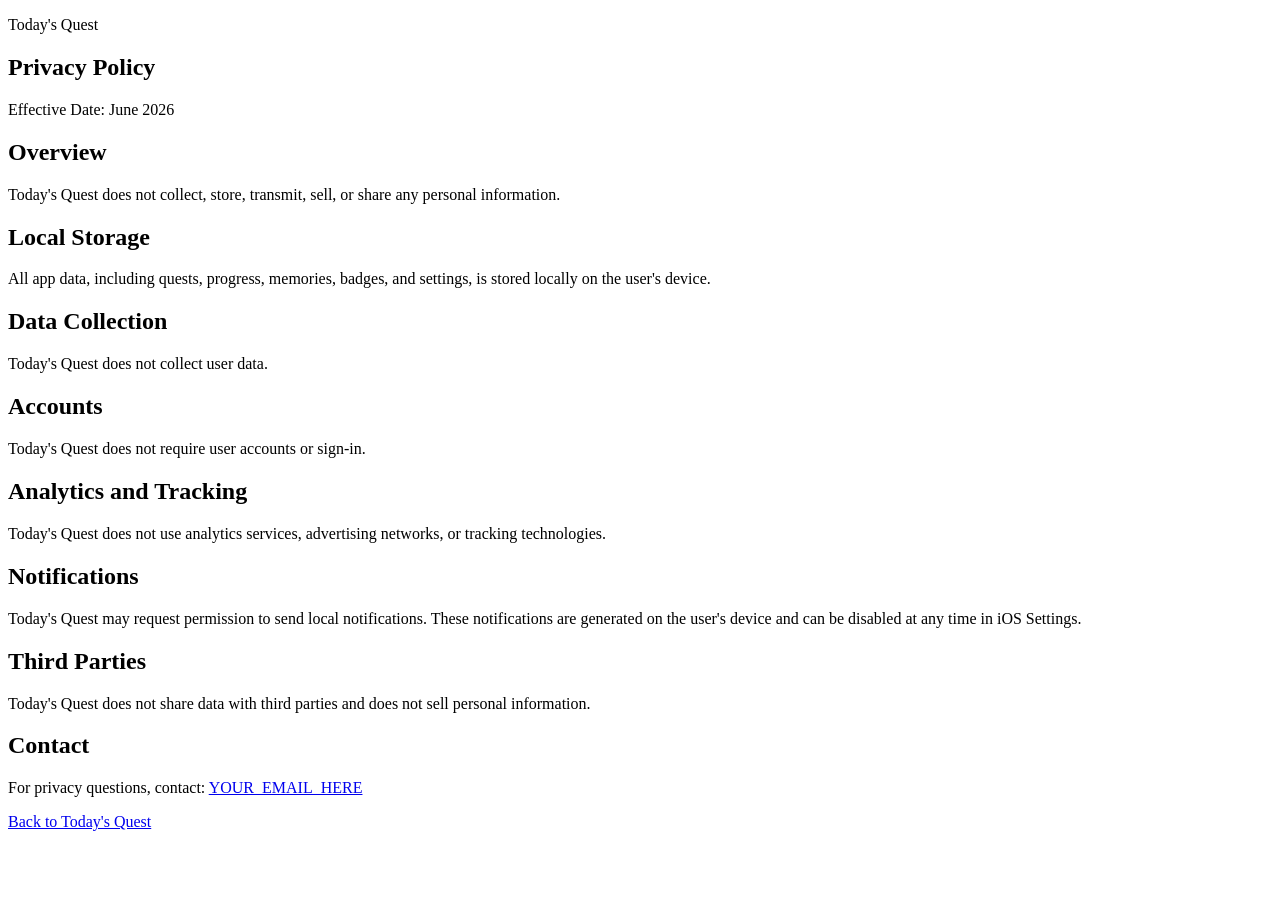
==== privacy.html @ d76ed6ff "Add privacy policy page" ====
<!doctype html>
<html lang="en">
<head>
  <meta charset="utf-8">
  <meta name="viewport" content="width=device-width, initial-scale=1">
  <title>Privacy Policy - Today's Quest</title>
  <link rel="stylesheet" href="styles.css">
</head>

<body>
  <main class="page narrow">
    <section class="hero small">
      <p class="eyebrow">Today's Quest</p>
      <h1>Privacy Policy</h1>
      <p class="subtitle">Effective Date: June 2026</p>
    </section>

    <section class="policy">
      <h2>Overview</h2>
      <p>
        Today's Quest does not collect, store, transmit, sell, or share
        any personal information.
      </p>

      <h2>Local Storage</h2>
      <p>
        All app data, including quests, progress, memories, badges, and settings,
        is stored locally on the user's device.
      </p>

      <h2>Data Collection</h2>
      <p>
        Today's Quest does not collect user data.
      </p>

      <h2>Accounts</h2>
      <p>
        Today's Quest does not require user accounts or sign-in.
      </p>

      <h2>Analytics and Tracking</h2>
      <p>
        Today's Quest does not use analytics services, advertising networks,
        or tracking technologies.
      </p>

      <h2>Notifications</h2>
      <p>
        Today's Quest may request permission to send local notifications.
        These notifications are generated on the user's device and can be
        disabled at any time in iOS Settings.
      </p>

      <h2>Third Parties</h2>
      <p>
        Today's Quest does not share data with third parties and does not sell
        personal information.
      </p>

      <h2>Contact</h2>
      <p>
        For privacy questions, contact:
        <a href="mailto:YOUR_EMAIL_HERE">YOUR_EMAIL_HERE</a>
      </p>

      <p>
        <a href="index.html">Back to Today's Quest</a>
      </p>
    </section>
  </main>
</body>
</html>
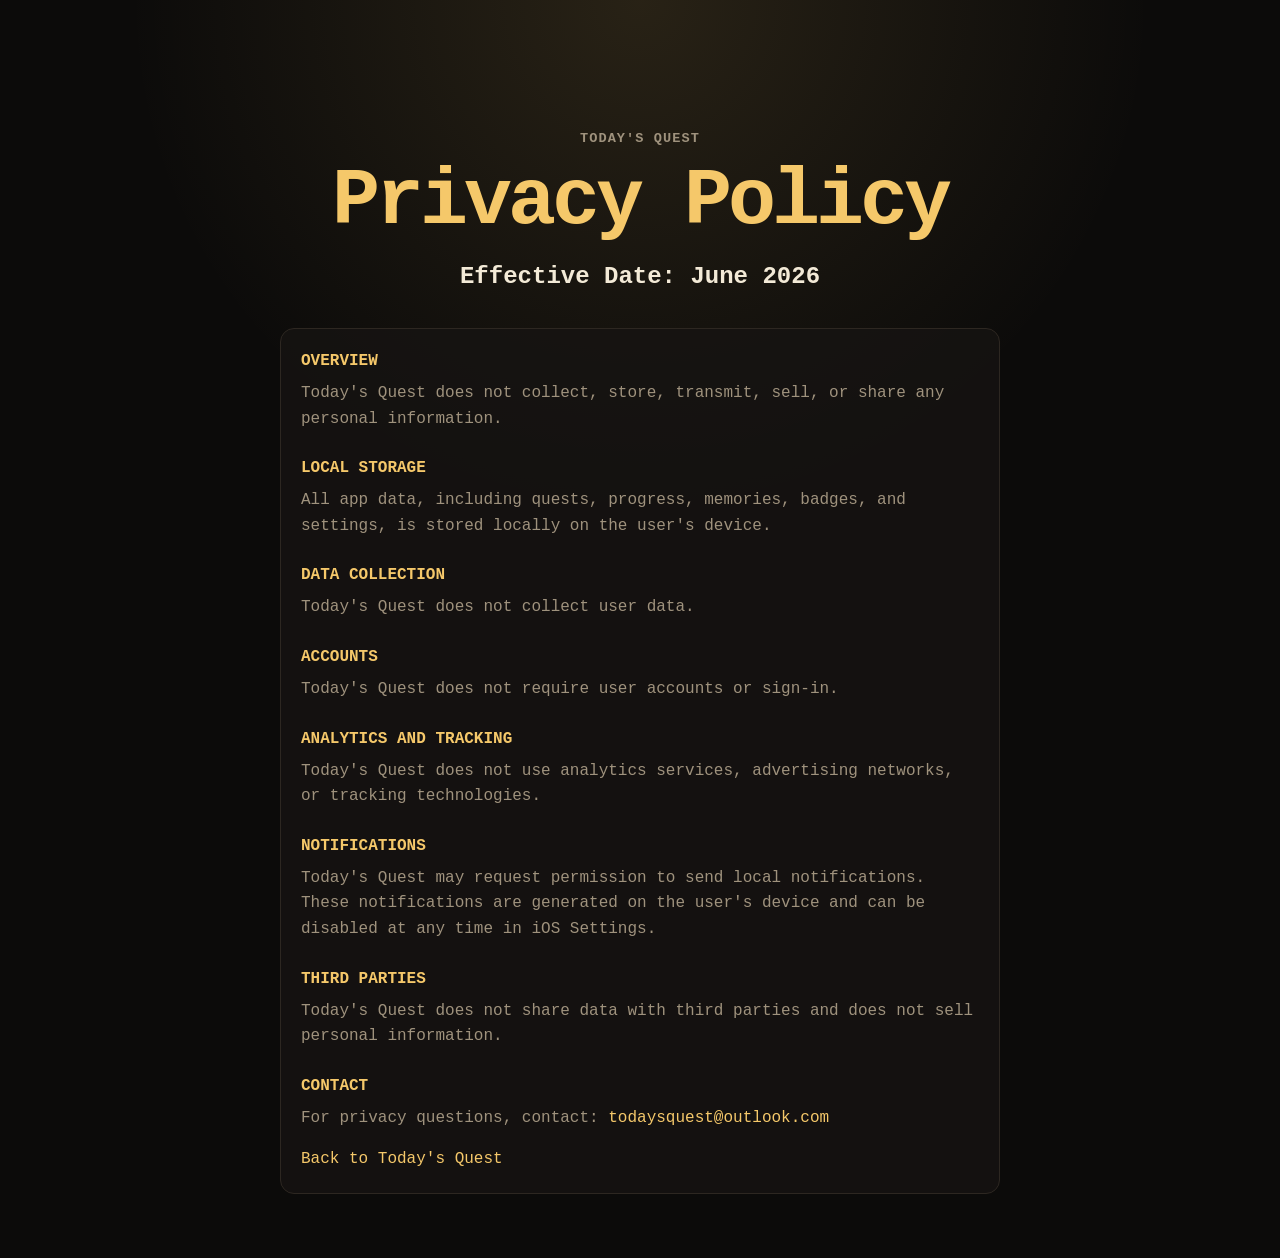
==== commit e3c695f5: "Update contact email in privacy.html" ====
--- a/privacy.html
+++ b/privacy.html
@@ -60,7 +60,7 @@
       <h2>Contact</h2>
       <p>
         For privacy questions, contact:
-        <a href="mailto:YOUR_EMAIL_HERE">YOUR_EMAIL_HERE</a>
+        <a href="mailto:YOUR_EMAIL_HERE">todaysquest@outlook.com</a>
       </p>
 
       <p>
--- a/styles.css
+++ b/styles.css
@@ -0,0 +1,160 @@
+:root {
+  --background: #0c0b0a;
+  --surface: #171412;
+  --surface-border: #2d2721;
+  --text: #f3ead7;
+  --muted: #9f927d;
+  --accent: #f5c86a;
+  --red: #9d3b35;
+}
+
+* {
+  box-sizing: border-box;
+}
+
+body {
+  margin: 0;
+  background:
+    radial-gradient(circle at top, rgba(245, 200, 106, 0.12), transparent 32rem),
+    var(--background);
+  color: var(--text);
+  font-family: "Courier New", Courier, monospace;
+  line-height: 1.6;
+}
+
+a {
+  color: var(--accent);
+  text-decoration: none;
+}
+
+a:hover {
+  text-decoration: underline;
+}
+
+.page {
+  width: min(100% - 2rem, 960px);
+  margin: 0 auto;
+  padding: 4rem 0;
+}
+
+.narrow {
+  width: min(100% - 2rem, 720px);
+}
+
+.hero {
+  padding: 4rem 0 3rem;
+  text-align: center;
+}
+
+.hero.small {
+  padding-bottom: 2rem;
+}
+
+.icon {
+  width: 180px;
+  height: auto;
+  margin-bottom: 1.5rem;
+}
+
+.eyebrow {
+  margin: 0 0 0.75rem;
+  color: var(--muted);
+  font-size: 0.85rem;
+  font-weight: 700;
+  letter-spacing: 0.08em;
+  text-transform: uppercase;
+}
+
+h1 {
+  margin: 0;
+  color: var(--accent);
+  font-size: clamp(2.4rem, 8vw, 5rem);
+  line-height: 1;
+  letter-spacing: -0.05em;
+}
+
+.subtitle {
+  margin: 1rem 0 0;
+  color: var(--text);
+  font-size: clamp(1.1rem, 3vw, 1.5rem);
+  font-weight: 700;
+}
+
+.description {
+  max-width: 620px;
+  margin: 1rem auto 0;
+  color: var(--muted);
+  font-size: 1rem;
+}
+
+.grid {
+  display: grid;
+  grid-template-columns: repeat(3, 1fr);
+  gap: 1rem;
+  margin-top: 2rem;
+}
+
+.card,
+.support,
+.policy {
+  background: rgba(23, 20, 18, 0.78);
+  border: 1px solid var(--surface-border);
+  border-radius: 14px;
+  padding: 1.25rem;
+}
+
+.card h2,
+.support h2,
+.policy h2 {
+  margin: 0 0 0.4rem;
+  color: var(--accent);
+  font-size: 1rem;
+  text-transform: uppercase;
+}
+
+.card p,
+.support p,
+.policy p {
+  margin: 0;
+  color: var(--muted);
+}
+
+.policy h2 {
+  margin-top: 1.5rem;
+}
+
+.policy h2:first-child {
+  margin-top: 0;
+}
+
+.policy p + p {
+  margin-top: 1rem;
+}
+
+.support {
+  margin-top: 1rem;
+}
+
+.support p + p {
+  margin-top: 0.75rem;
+}
+
+@media (max-width: 760px) {
+  .page {
+    padding: 2rem 0;
+  }
+
+  .hero {
+    padding: 3rem 0 2rem;
+  }
+
+  .grid {
+    grid-template-columns: 1fr;
+  }
+
+  .card,
+  .support,
+  .policy {
+    border-radius: 10px;
+  }
+}
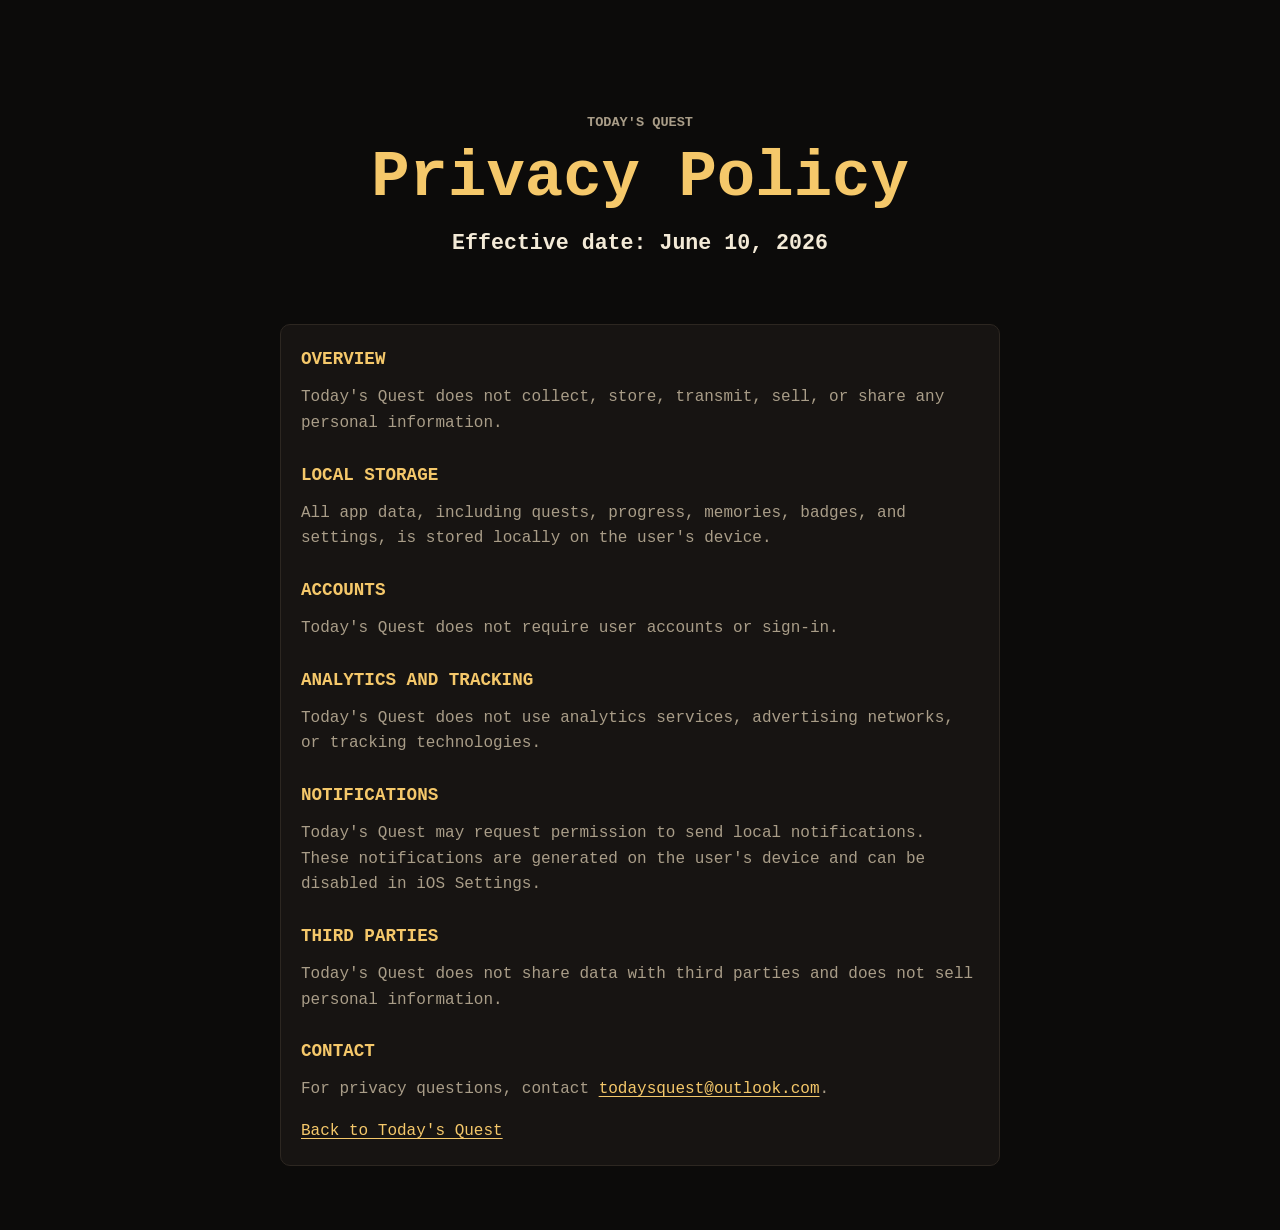
==== commit a14255eb: "visual changes" ====
--- a/privacy.html
+++ b/privacy.html
@@ -3,7 +3,10 @@
 <head>
   <meta charset="utf-8">
   <meta name="viewport" content="width=device-width, initial-scale=1">
+  <meta name="description" content="Privacy policy for Today's Quest.">
   <title>Privacy Policy - Today's Quest</title>
+  <link rel="icon" href="icon.png">
+  <link rel="apple-touch-icon" href="icon.png">
   <link rel="stylesheet" href="styles.css">
 </head>
 
@@ -12,25 +15,20 @@
     <section class="hero small">
       <p class="eyebrow">Today's Quest</p>
       <h1>Privacy Policy</h1>
-      <p class="subtitle">Effective Date: June 2026</p>
+      <p class="tagline">Effective date: June 10, 2026</p>
     </section>
 
-    <section class="policy">
+    <section class="panel policy">
       <h2>Overview</h2>
       <p>
-        Today's Quest does not collect, store, transmit, sell, or share
-        any personal information.
+        Today's Quest does not collect, store, transmit, sell, or share any
+        personal information.
       </p>
 
       <h2>Local Storage</h2>
       <p>
-        All app data, including quests, progress, memories, badges, and settings,
-        is stored locally on the user's device.
-      </p>
-
-      <h2>Data Collection</h2>
-      <p>
-        Today's Quest does not collect user data.
+        All app data, including quests, progress, memories, badges, and
+        settings, is stored locally on the user's device.
       </p>
 
       <h2>Accounts</h2>
@@ -40,15 +38,15 @@
 
       <h2>Analytics and Tracking</h2>
       <p>
-        Today's Quest does not use analytics services, advertising networks,
-        or tracking technologies.
+        Today's Quest does not use analytics services, advertising networks, or
+        tracking technologies.
       </p>
 
       <h2>Notifications</h2>
       <p>
-        Today's Quest may request permission to send local notifications.
-        These notifications are generated on the user's device and can be
-        disabled at any time in iOS Settings.
+        Today's Quest may request permission to send local notifications. These
+        notifications are generated on the user's device and can be disabled in
+        iOS Settings.
       </p>
 
       <h2>Third Parties</h2>
@@ -59,8 +57,8 @@
 
       <h2>Contact</h2>
       <p>
-        For privacy questions, contact:
-        <a href="mailto:YOUR_EMAIL_HERE">todaysquest@outlook.com</a>
+        For privacy questions, contact
+        <a href="mailto:todaysquest@outlook.com">todaysquest@outlook.com</a>.
       </p>
 
       <p>
--- a/styles.css
+++ b/styles.css
@@ -1,11 +1,10 @@
 :root {
   --background: #0c0b0a;
   --surface: #171412;
-  --surface-border: #2d2721;
+  --border: #2d2721;
   --text: #f3ead7;
-  --muted: #9f927d;
+  --muted: #a99d88;
   --accent: #f5c86a;
-  --red: #9d3b35;
 }
 
 * {
@@ -14,9 +13,7 @@
 
 body {
   margin: 0;
-  background:
-    radial-gradient(circle at top, rgba(245, 200, 106, 0.12), transparent 32rem),
-    var(--background);
+  background: var(--background);
   color: var(--text);
   font-family: "Courier New", Courier, monospace;
   line-height: 1.6;
@@ -24,15 +21,12 @@
 
 a {
   color: var(--accent);
-  text-decoration: none;
-}
-
-a:hover {
-  text-decoration: underline;
+  text-decoration-thickness: 1px;
+  text-underline-offset: 0.2em;
 }
 
 .page {
-  width: min(100% - 2rem, 960px);
+  width: min(100% - 2rem, 900px);
   margin: 0 auto;
   padding: 4rem 0;
 }
@@ -42,7 +36,7 @@
 }
 
 .hero {
-  padding: 4rem 0 3rem;
+  padding: 3rem 0;
   text-align: center;
 }
 
@@ -51,9 +45,10 @@
 }
 
 .icon {
-  width: 180px;
+  display: block;
+  width: min(240px, 80%);
   height: auto;
-  margin-bottom: 1.5rem;
+  margin: 0 auto 2rem;
 }
 
 .eyebrow {
@@ -61,61 +56,64 @@
   color: var(--muted);
   font-size: 0.85rem;
   font-weight: 700;
-  letter-spacing: 0.08em;
   text-transform: uppercase;
 }
 
-h1 {
-  margin: 0;
-  color: var(--accent);
-  font-size: clamp(2.4rem, 8vw, 5rem);
-  line-height: 1;
-  letter-spacing: -0.05em;
+h1,
+h2,
+p {
+  margin-top: 0;
 }
 
-.subtitle {
-  margin: 1rem 0 0;
+h1 {
+  margin-bottom: 1rem;
+  color: var(--accent);
+  font-size: 4rem;
+  line-height: 1;
+}
+
+h2 {
+  margin-bottom: 0.75rem;
+  color: var(--accent);
+  font-size: 1.1rem;
+  text-transform: uppercase;
+}
+
+.tagline {
+  margin-bottom: 1rem;
   color: var(--text);
-  font-size: clamp(1.1rem, 3vw, 1.5rem);
+  font-size: 1.35rem;
   font-weight: 700;
 }
 
 .description {
   max-width: 620px;
-  margin: 1rem auto 0;
+  margin: 0 auto;
   color: var(--muted);
-  font-size: 1rem;
 }
 
-.grid {
-  display: grid;
-  grid-template-columns: repeat(3, 1fr);
-  gap: 1rem;
-  margin-top: 2rem;
-}
-
-.card,
-.support,
-.policy {
-  background: rgba(23, 20, 18, 0.78);
-  border: 1px solid var(--surface-border);
-  border-radius: 14px;
+.panel {
+  margin-top: 1rem;
+  border: 1px solid var(--border);
+  border-radius: 10px;
+  background: var(--surface);
   padding: 1.25rem;
 }
 
-.card h2,
-.support h2,
-.policy h2 {
-  margin: 0 0 0.4rem;
-  color: var(--accent);
-  font-size: 1rem;
-  text-transform: uppercase;
+.panel p {
+  color: var(--muted);
 }
 
-.card p,
-.support p,
-.policy p {
+.panel p:last-child {
+  margin-bottom: 0;
+}
+
+.feature-list {
+  display: grid;
+  grid-template-columns: repeat(2, minmax(0, 1fr));
+  gap: 0.5rem 1rem;
   margin: 0;
+  padding-left: 1.25rem;
   color: var(--muted);
 }
 
@@ -127,34 +125,24 @@
   margin-top: 0;
 }
 
-.policy p + p {
-  margin-top: 1rem;
-}
-
-.support {
-  margin-top: 1rem;
-}
-
-.support p + p {
-  margin-top: 0.75rem;
-}
-
-@media (max-width: 760px) {
+@media (max-width: 640px) {
   .page {
     padding: 2rem 0;
   }
 
   .hero {
-    padding: 3rem 0 2rem;
+    padding: 2rem 0;
   }
 
-  .grid {
+  h1 {
+    font-size: 2.7rem;
+  }
+
+  .tagline {
+    font-size: 1.1rem;
+  }
+
+  .feature-list {
     grid-template-columns: 1fr;
   }
-
-  .card,
-  .support,
-  .policy {
-    border-radius: 10px;
-  }
 }
